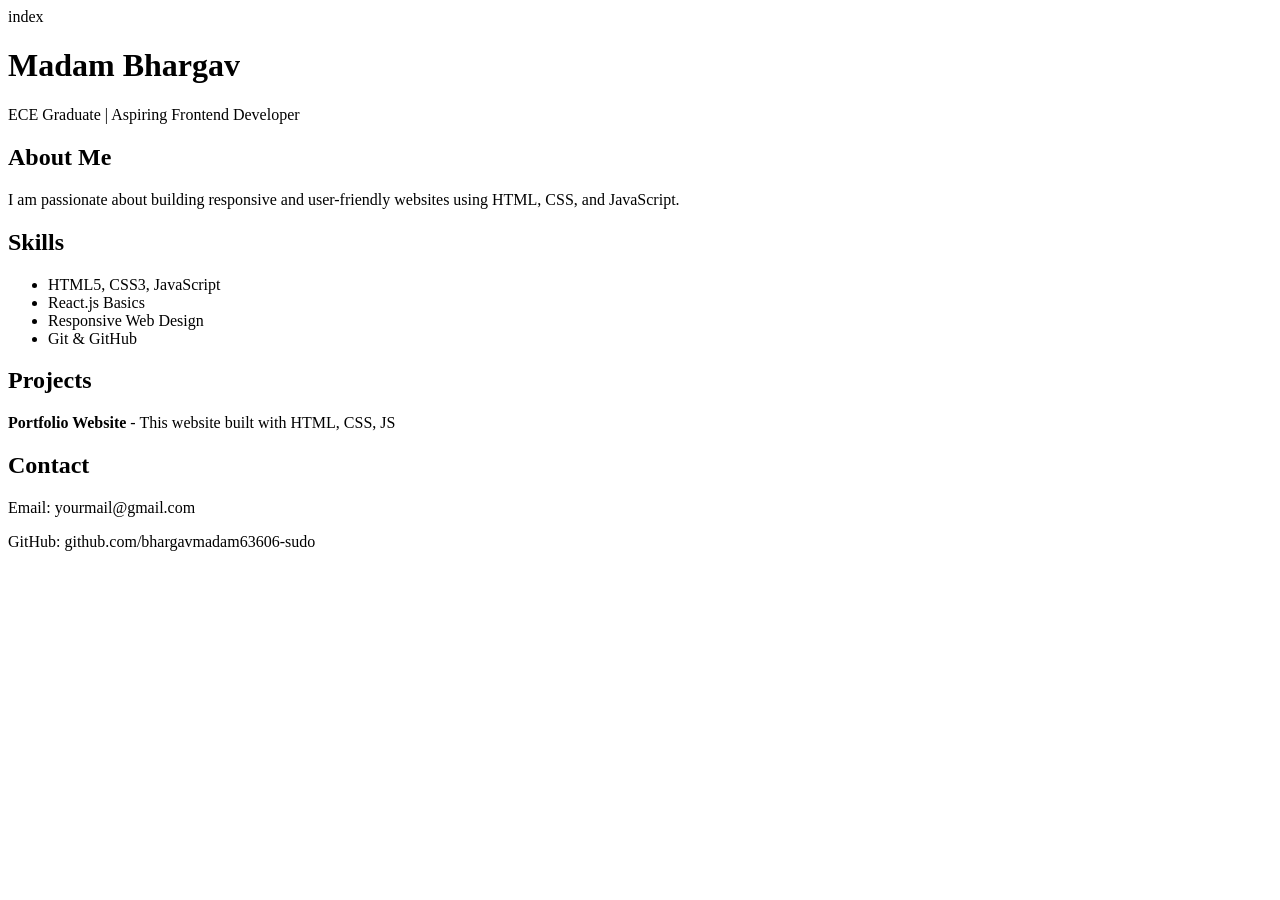
==== index.html @ 7f1f6a0b "Create index.html" ====
index<!DOCTYPE html>
<html lang="en">
<head>
    <meta charset="UTF-8">
    <meta name="viewport" content="width=device-width, initial-scale=1.0">
    <title>Madam Bhargav | Frontend Developer</title>
    <link rel="stylesheet" href="style.css">
</head>
<body>
    <header>
        <h1>Madam Bhargav</h1>
        <p>ECE Graduate | Aspiring Frontend Developer</p>
    </header>
    
    <section>
        <h2>About Me</h2>
        <p>I am passionate about building responsive and user-friendly websites using HTML, CSS, and JavaScript.</p>
    </section>

    <section>
        <h2>Skills</h2>
        <ul>
            <li>HTML5, CSS3, JavaScript</li>
            <li>React.js Basics</li>
            <li>Responsive Web Design</li>
            <li>Git & GitHub</li>
        </ul>
    </section>

    <section>
        <h2>Projects</h2>
        <p><b>Portfolio Website</b> - This website built with HTML, CSS, JS</p>
    </section>

    <section>
        <h2>Contact</h2>
        <p>Email: yourmail@gmail.com</p>
        <p>GitHub: github.com/bhargavmadam63606-sudo</p>
    </section>

    <script src="script.js"></script>
</body>
</html>
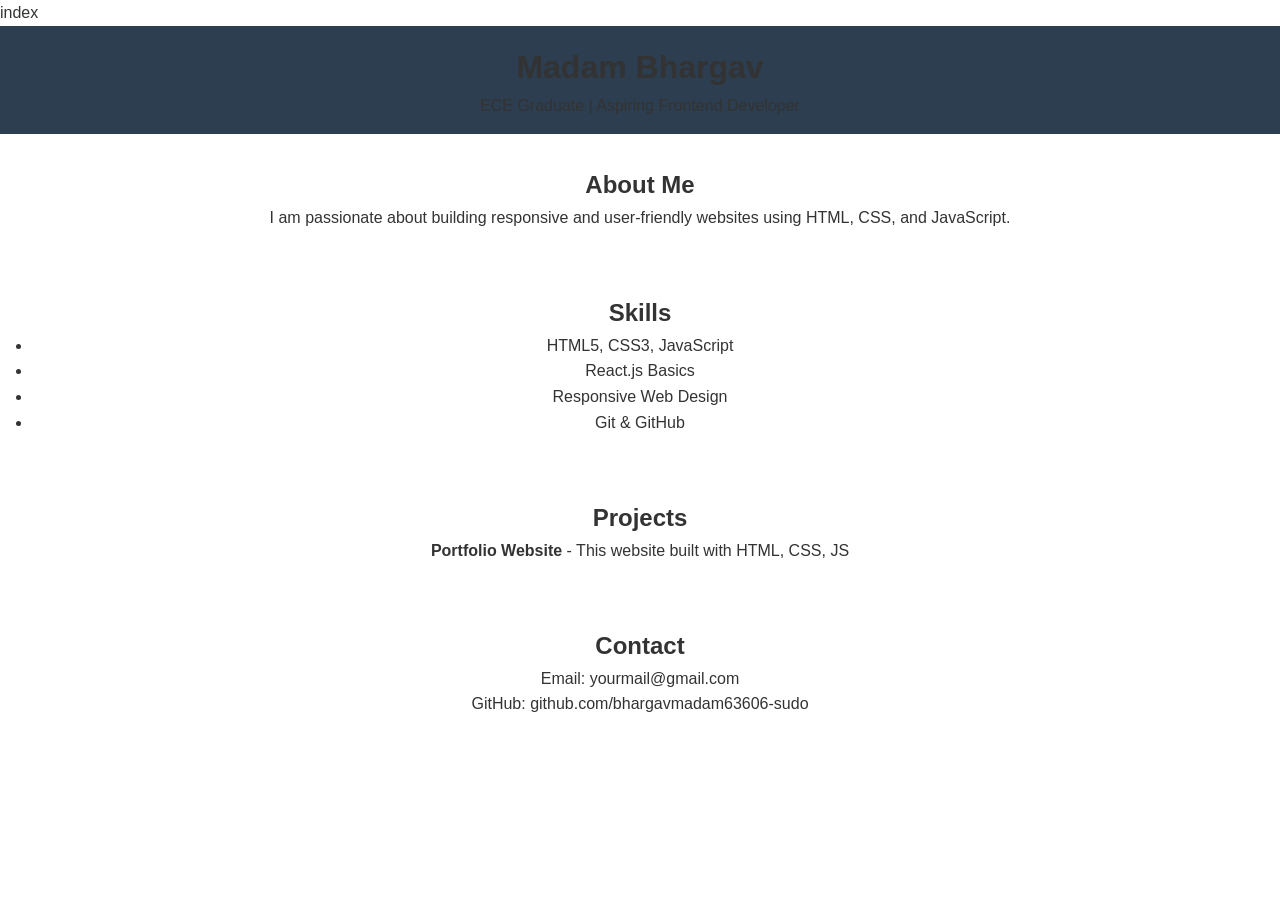
==== commit 8f041888: "Update index.html" ====
--- a/index.html
+++ b/index.html
@@ -4,7 +4,7 @@
     <meta charset="UTF-8">
     <meta name="viewport" content="width=device-width, initial-scale=1.0">
     <title>Madam Bhargav | Frontend Developer</title>
-    <link rel="stylesheet" href="style.css">
+    <link rel="stylesheet" href="style2.css">
 </head>
 <body>
     <header>
--- a/style2.css
+++ b/style2.css
@@ -0,0 +1,43 @@
+* {
+    margin: 0;
+    padding: 0;
+    box-sizing: border-box;
+}
+
+body {
+    font-family: Arial, sans-serif;
+    line-height: 1.6;
+    color: #333;
+}
+
+header {
+    background: #2c3e50;
+  ,  color: white;
+    padding: 1rem;
+    text-align: center;
+}
+
+nav a {
+    color: white;
+    margin: 0 15px;
+    text-decoration: none;
+}
+
+section {
+    padding: 2rem;
+    text-align: center;
+}
+
+.project-card {
+    background: #ecf0f1;
+    padding: 1rem;
+    margin: 1rem;
+    border-radius: 8px;
+}
+
+footer {
+    background: #2c3e50;
+    color: white;
+    text-align: center;
+    padding: 1rem;
+}
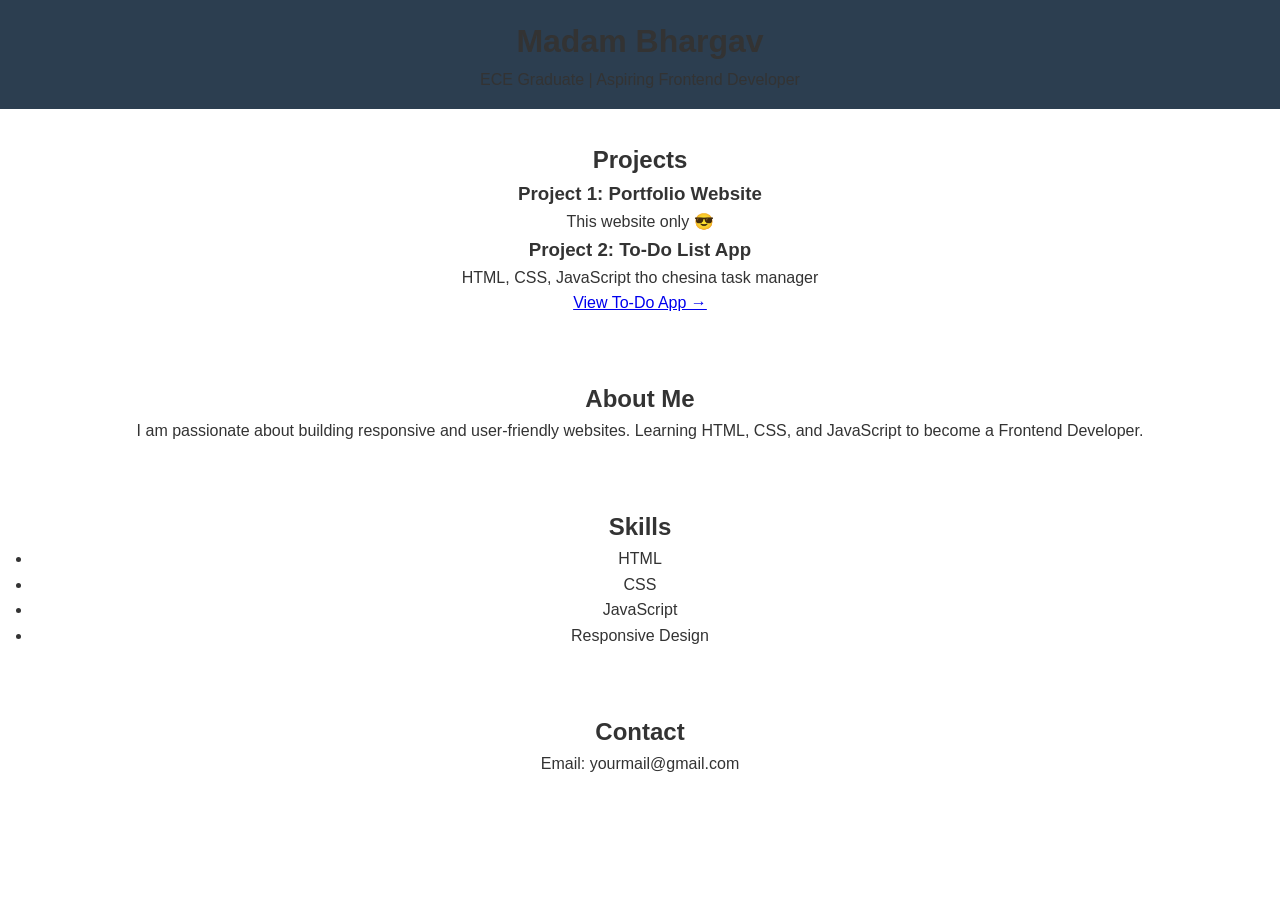
==== commit 6f910117: "Update index.html" ====
--- a/index.html
+++ b/index.html
@@ -1,4 +1,4 @@
-index<!DOCTYPE html>
+<!DOCTYPE html>
 <html lang="en">
 <head>
     <meta charset="UTF-8">
@@ -11,31 +11,36 @@
         <h1>Madam Bhargav</h1>
         <p>ECE Graduate | Aspiring Frontend Developer</p>
     </header>
-    
+
+    <section>
+        <h2>Projects</h2>
+        
+        <h3>Project 1: Portfolio Website</h3>
+        <p>This website only 😎</p>
+
+        <h3>Project 2: To-Do List App</h3>
+        <p>HTML, CSS, JavaScript tho chesina task manager</p>
+        <a href="Project/todo.html" target="_blank">View To-Do App →</a>
+    </section>
+
     <section>
         <h2>About Me</h2>
-        <p>I am passionate about building responsive and user-friendly websites using HTML, CSS, and JavaScript.</p>
+        <p>I am passionate about building responsive and user-friendly websites. Learning HTML, CSS, and JavaScript to become a Frontend Developer.</p>
     </section>
 
     <section>
         <h2>Skills</h2>
         <ul>
-            <li>HTML5, CSS3, JavaScript</li>
-            <li>React.js Basics</li>
-            <li>Responsive Web Design</li>
-            <li>Git & GitHub</li>
+            <li>HTML</li>
+            <li>CSS</li>
+            <li>JavaScript</li>
+            <li>Responsive Design</li>
         </ul>
-    </section>
-
-    <section>
-        <h2>Projects</h2>
-        <p><b>Portfolio Website</b> - This website built with HTML, CSS, JS</p>
     </section>
 
     <section>
         <h2>Contact</h2>
         <p>Email: yourmail@gmail.com</p>
-        <p>GitHub: github.com/bhargavmadam63606-sudo</p>
     </section>
 
     <script src="script.js"></script>
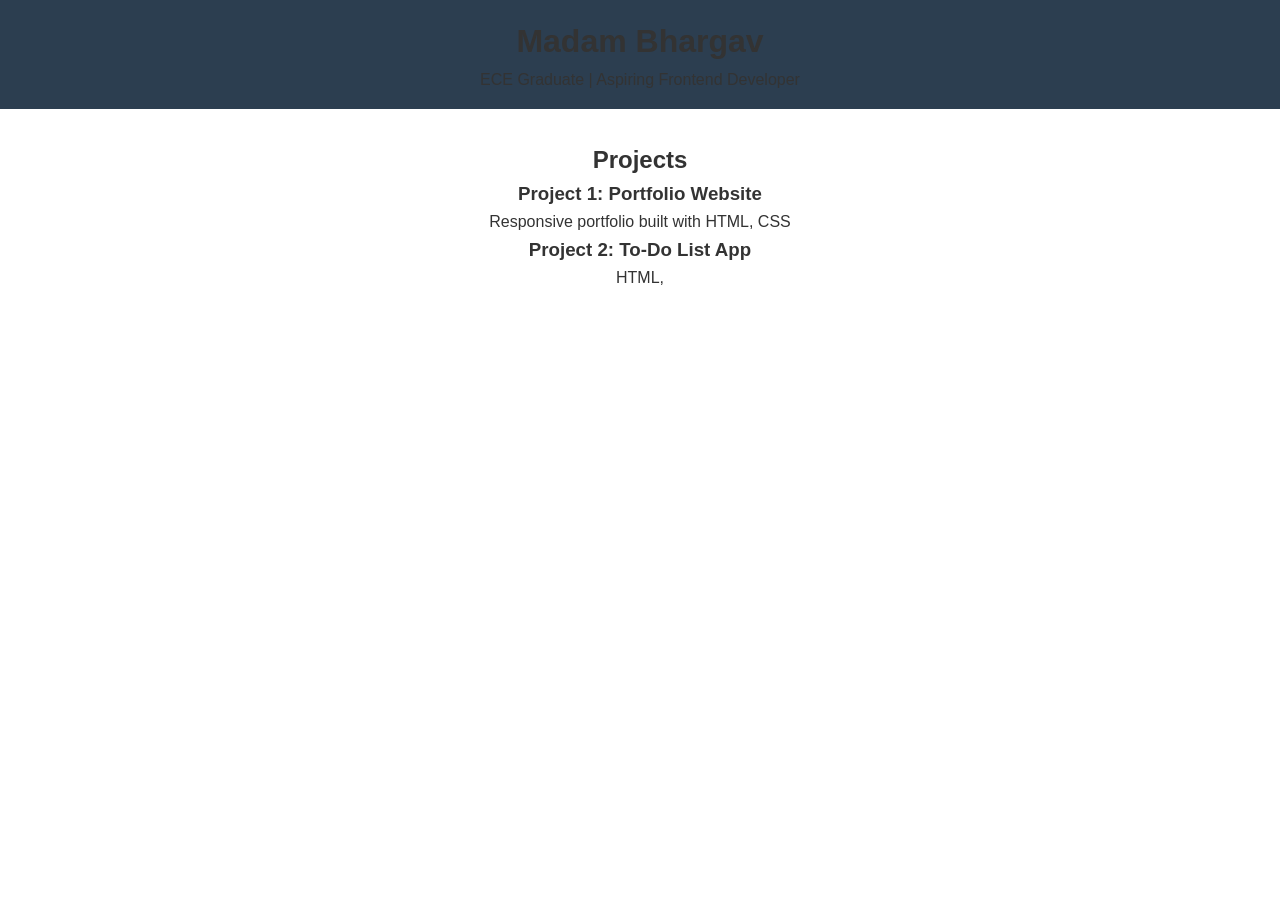
==== commit 4eac187c: "Update index.html" ====
--- a/index.html
+++ b/index.html
@@ -16,33 +16,7 @@
         <h2>Projects</h2>
         
         <h3>Project 1: Portfolio Website</h3>
-        <p>This website only 😎</p>
+        <p>Responsive portfolio built with HTML, CSS</p>
 
         <h3>Project 2: To-Do List App</h3>
-        <p>HTML, CSS, JavaScript tho chesina task manager</p>
-        <a href="Project/todo.html" target="_blank">View To-Do App →</a>
-    </section>
-
-    <section>
-        <h2>About Me</h2>
-        <p>I am passionate about building responsive and user-friendly websites. Learning HTML, CSS, and JavaScript to become a Frontend Developer.</p>
-    </section>
-
-    <section>
-        <h2>Skills</h2>
-        <ul>
-            <li>HTML</li>
-            <li>CSS</li>
-            <li>JavaScript</li>
-            <li>Responsive Design</li>
-        </ul>
-    </section>
-
-    <section>
-        <h2>Contact</h2>
-        <p>Email: yourmail@gmail.com</p>
-    </section>
-
-    <script src="script.js"></script>
-</body>
-</html>
+        <p>HTML,
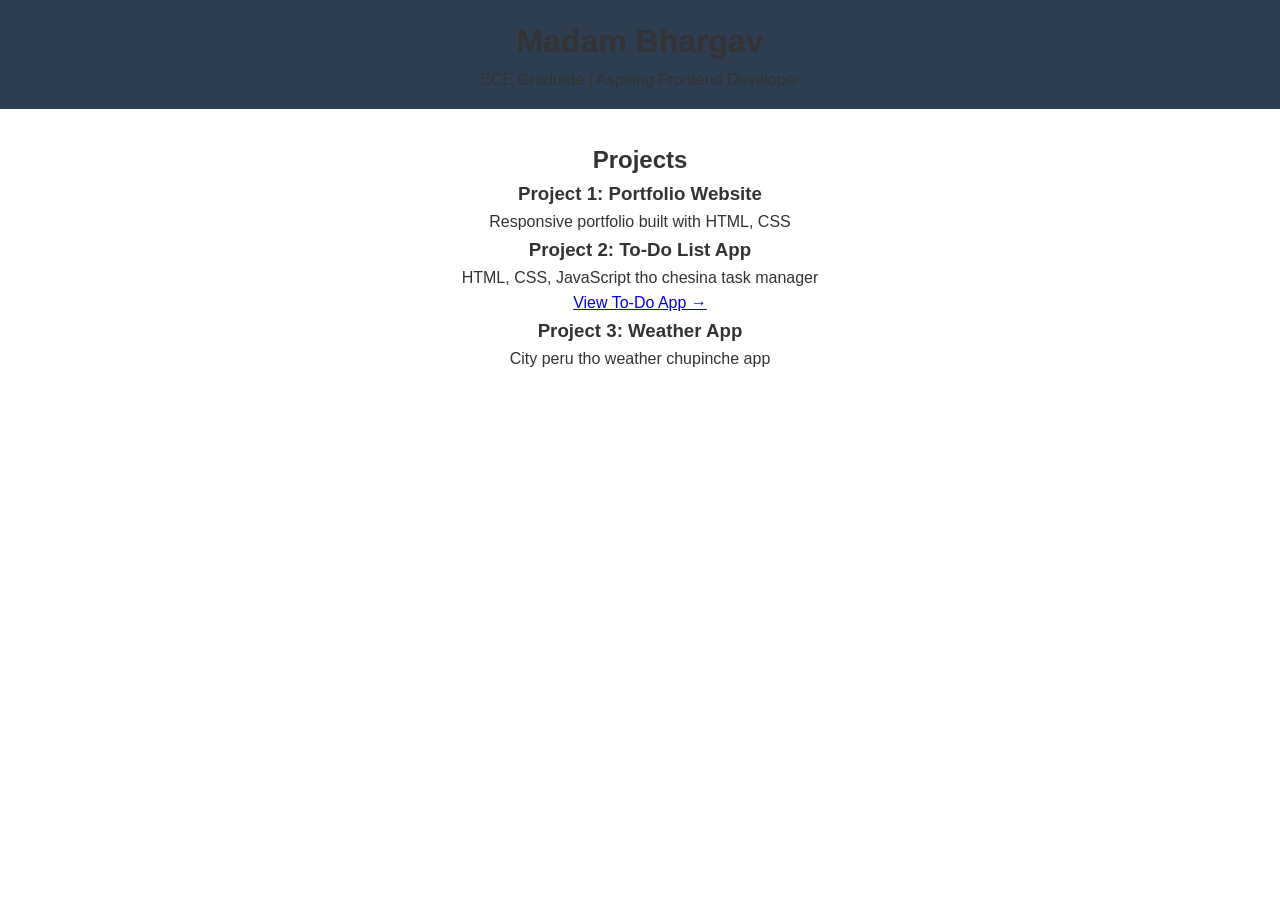
==== commit c2ea1c6c: "Update index.html" ====
--- a/index.html
+++ b/index.html
@@ -19,4 +19,9 @@
         <p>Responsive portfolio built with HTML, CSS</p>
 
         <h3>Project 2: To-Do List App</h3>
-        <p>HTML,
+        <p>HTML, CSS, JavaScript tho chesina task manager</p>
+        <a href="Project/todo.html" target="_blank">View To-Do App →</a>
+
+        <h3>Project 3: Weather App</h3>
+        <p>City peru tho weather chupinche app</p>
+        <a href="weather.html
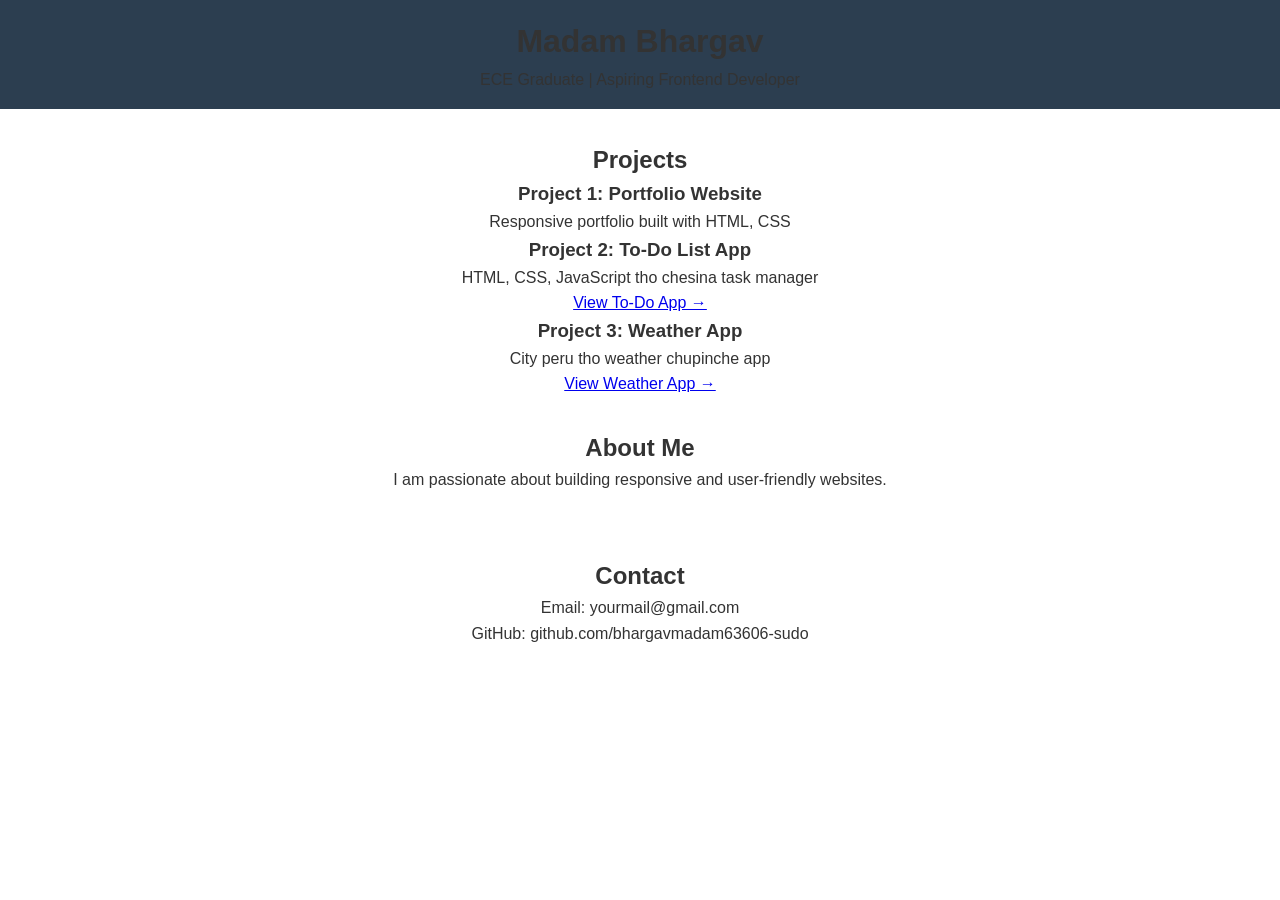
==== commit e6aca989: "Update index.html" ====
--- a/index.html
+++ b/index.html
@@ -24,4 +24,20 @@
 
         <h3>Project 3: Weather App</h3>
         <p>City peru tho weather chupinche app</p>
-        <a href="weather.html
+        <a href="weather.html" target="_blank">View Weather App →</a>
+        <section>
+    <h2>About Me</h2>
+    <p>I am passionate about building responsive and user-friendly websites.</p>
+</section>
+
+<section>
+    <h2>Contact</h2>
+    <p>Email: yourmail@gmail.com</p>
+    <p>GitHub: github.com/bhargavmadam63606-sudo</p>
+</section>
+
+<script src="script.js"></script>
+</body>
+</html>
+
+
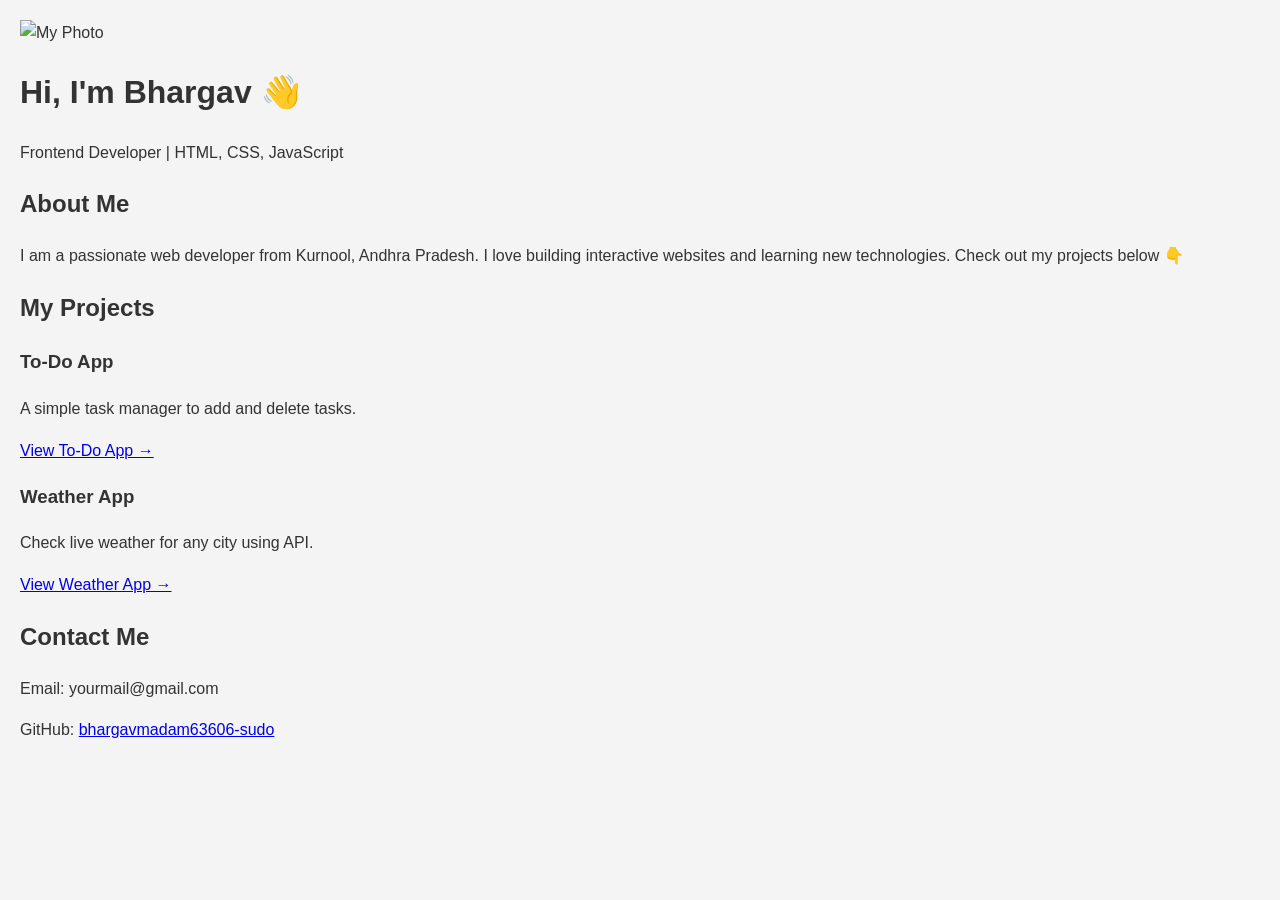
==== commit 05673476: "Update index.html" ====
--- a/index.html
+++ b/index.html
@@ -1,43 +1,53 @@
 <!DOCTYPE html>
 <html lang="en">
 <head>
-    <meta charset="UTF-8">
-    <meta name="viewport" content="width=device-width, initial-scale=1.0">
-    <title>Madam Bhargav | Frontend Developer</title>
-    <link rel="stylesheet" href="style2.css">
+  <meta charset="UTF-8">
+  <meta name="viewport" content="width=device-width, initial-scale=1.0">
+  <title>Bhargav | Frontend Developer</title>
+  <link rel="stylesheet" href="style.css">
 </head>
 <body>
-    <header>
-        <h1>Madam Bhargav</h1>
-        <p>ECE Graduate | Aspiring Frontend Developer</p>
-    </header>
+  <div class="container">
 
-    <section>
-        <h2>Projects</h2>
-        
-        <h3>Project 1: Portfolio Website</h3>
-        <p>Responsive portfolio built with HTML, CSS</p>
+    <!-- 1. PHOTO + NAME -->
+    <div class="profile">
+      <img src="https://via.placeholder.com/150" alt="My Photo" class="profile-pic">
+      <h1>Hi, I'm Bhargav 👋</h1>
+      <p class="subtitle">Frontend Developer | HTML, CSS, JavaScript</p>
+    </div>
 
-        <h3>Project 2: To-Do List App</h3>
-        <p>HTML, CSS, JavaScript tho chesina task manager</p>
-        <a href="Project/todo.html" target="_blank">View To-Do App →</a>
+    <!-- 2. ABOUT ME -->
+    <div class="section">
+      <h2>About Me</h2>
+      <p>I am a passionate web developer from Kurnool, Andhra Pradesh. 
+      I love building interactive websites and learning new technologies. 
+      Check out my projects below 👇</p>
+    </div>
 
-        <h3>Project 3: Weather App</h3>
-        <p>City peru tho weather chupinche app</p>
-        <a href="weather.html" target="_blank">View Weather App →</a>
-        <section>
-    <h2>About Me</h2>
-    <p>I am passionate about building responsive and user-friendly websites.</p>
-</section>
+    <!-- 3. PROJECTS -->
+    <div class="section">
+      <h2>My Projects</h2>
+      <div class="projects">
+        <div class="card">
+          <h3>To-Do App</h3>
+          <p>A simple task manager to add and delete tasks.</p>
+          <a href="Project/todo.html" target="_blank">View To-Do App →</a>
+        </div>
+        <div class="card">
+          <h3>Weather App</h3>
+          <p>Check live weather for any city using API.</p>
+          <a href="weather.html" target="_blank">View Weather App →</a>
+        </div>
+      </div>
+    </div>
 
-<section>
-    <h2>Contact</h2>
-    <p>Email: yourmail@gmail.com</p>
-    <p>GitHub: github.com/bhargavmadam63606-sudo</p>
-</section>
+    <!-- 4. CONTACT -->
+    <div class="section">
+      <h2>Contact Me</h2>
+      <p>Email: yourmail@gmail.com</p>
+      <p>GitHub: <a href="https://github.com/bhargavmadam63606-sudo">bhargavmadam63606-sudo</a></p>
+    </div>
 
-<script src="script.js"></script>
+  </div>
 </body>
 </html>
-
-
--- a/style.css
+++ b/style.css
@@ -0,0 +1,33 @@
+body {
+    font-family: Arial, sans-serif;
+    margin: 0;
+    padding: 20px;
+    background: #f4f4f4;
+    color: #333;
+    line-height: 1.6;
+}
+header {
+    background: #007bff;
+    color: white;
+    padding: 30px;
+    text-align: center;
+    border-radius: 8px;
+}
+header h1 {
+    margin: 0;
+}
+section {
+    background: white;
+    margin: 20px 0;
+    padding: 20px;
+    border-radius: 8px;
+    box-shadow: 0 2px 5px rgba(0,0,0,0.1);
+}
+ul {
+    list-style: none;
+    padding: 0;
+}
+ul li {
+    background: #e7f1ff;
+    margin: 5px 0;
+    padding: 10px;
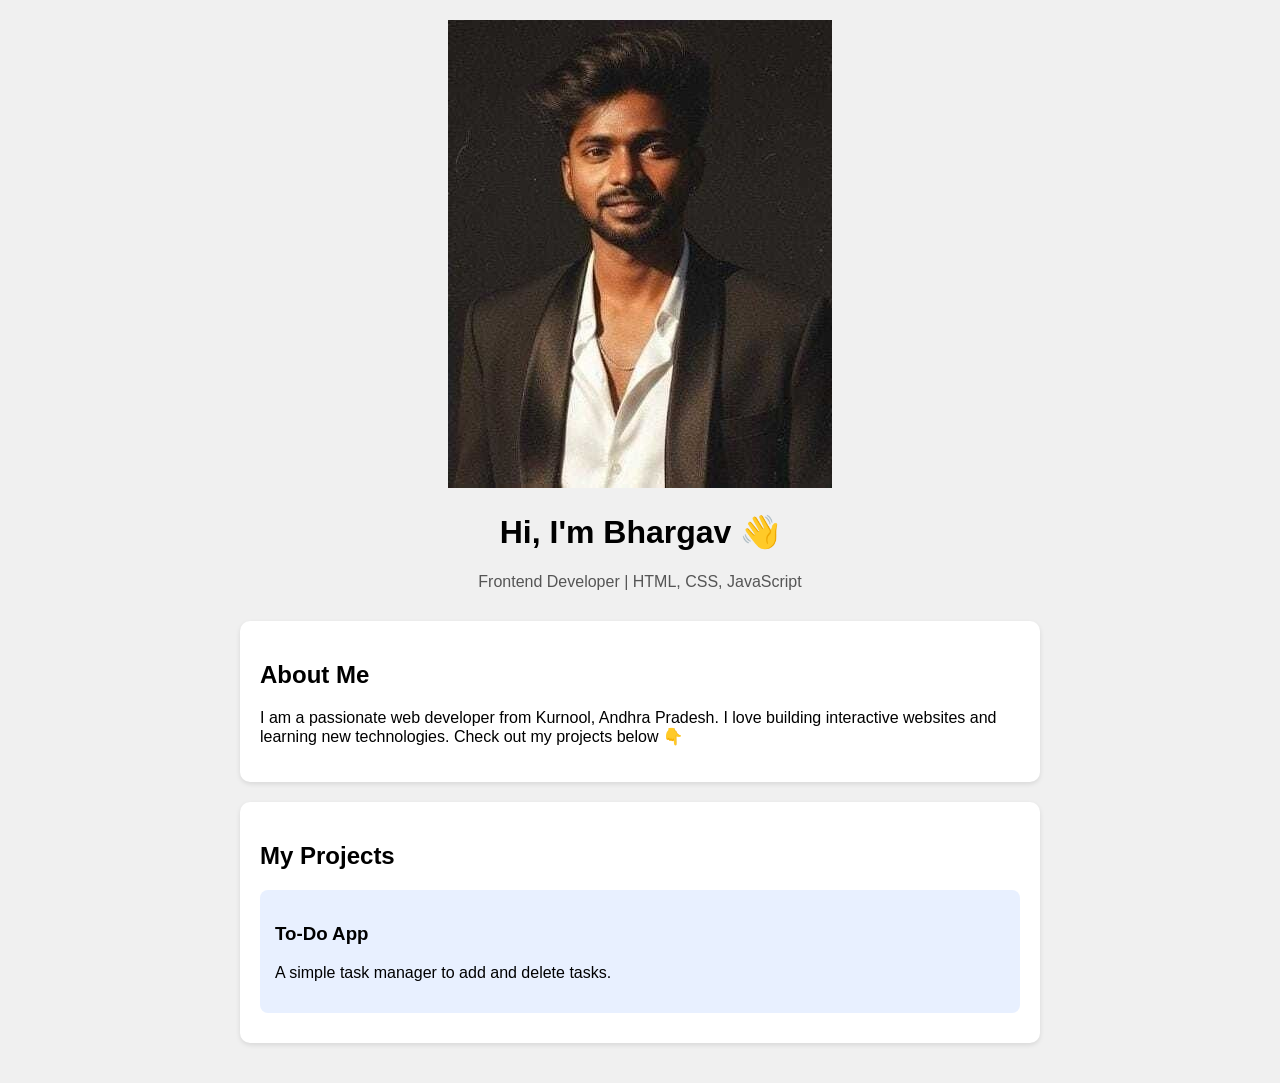
==== commit 40413e90: "Update index.html" ====
--- a/index.html
+++ b/index.html
@@ -11,7 +11,7 @@
 
     <!-- 1. PHOTO + NAME -->
     <div class="profile">
-      <img src="https://via.placeholder.com/150" alt="My Photo" class="profile-pic">
+      <img src="profile.jpg.jpeg" alt="Bhargav" class="profile-img">
       <h1>Hi, I'm Bhargav 👋</h1>
       <p class="subtitle">Frontend Developer | HTML, CSS, JavaScript</p>
     </div>
@@ -19,8 +19,8 @@
     <!-- 2. ABOUT ME -->
     <div class="section">
       <h2>About Me</h2>
-      <p>I am a passionate web developer from Kurnool, Andhra Pradesh. 
-      I love building interactive websites and learning new technologies. 
+      <p>I am a passionate web developer from Kurnool, Andhra Pradesh.
+      I love building interactive websites and learning new technologies.
       Check out my projects below 👇</p>
     </div>
 
@@ -31,21 +31,8 @@
         <div class="card">
           <h3>To-Do App</h3>
           <p>A simple task manager to add and delete tasks.</p>
-          <a href="Project/todo.html" target="_blank">View To-Do App →</a>
-        </div>
-        <div class="card">
-          <h3>Weather App</h3>
-          <p>Check live weather for any city using API.</p>
-          <a href="weather.html" target="_blank">View Weather App →</a>
         </div>
       </div>
-    </div>
-
-    <!-- 4. CONTACT -->
-    <div class="section">
-      <h2>Contact Me</h2>
-      <p>Email: yourmail@gmail.com</p>
-      <p>GitHub: <a href="https://github.com/bhargavmadam63606-sudo">bhargavmadam63606-sudo</a></p>
     </div>
 
   </div>
--- a/style.css
+++ b/style.css
@@ -1,33 +1,13 @@
 body {
-    font-family: Arial, sans-serif;
-    margin: 0;
-    padding: 20px;
-    background: #f4f4f4;
-    color: #333;
-    line-height: 1.6;
+  font-family: Arial, sans-serif;
+  background: #f0f0f0;
+  margin: 0;
+  padding: 20px;
 }
-header {
-    background: #007bff;
-    color: white;
-    padding: 30px;
-    text-align: center;
-    border-radius: 8px;
-}
-header h1 {
-    margin: 0;
-}
-section {
-    background: white;
-    margin: 20px 0;
-    padding: 20px;
-    border-radius: 8px;
-    box-shadow: 0 2px 5px rgba(0,0,0,0.1);
-}
-ul {
-    list-style: none;
-    padding: 0;
-}
-ul li {
-    background: #e7f1ff;
-    margin: 5px 0;
-    padding: 10px;
+.container { max-width: 800px; margin: auto; }
+.profile { text-align: center; margin-bottom: 30px; }
+.profile-pic { width: 150px; height: 150px; border-radius: 50%; border: 3px solid #333; }
+.subtitle { color: #555; }
+.section { background: white; padding: 20px; margin: 20px 0; border-radius: 10px; box-shadow: 0 2px 5px rgba(0,0,0,0.1); }
+.card { background: #e8f0ff; padding: 15px; margin: 10px 0; border-radius: 8px; }
+a { color: #007bff; text-decoration: none; }
